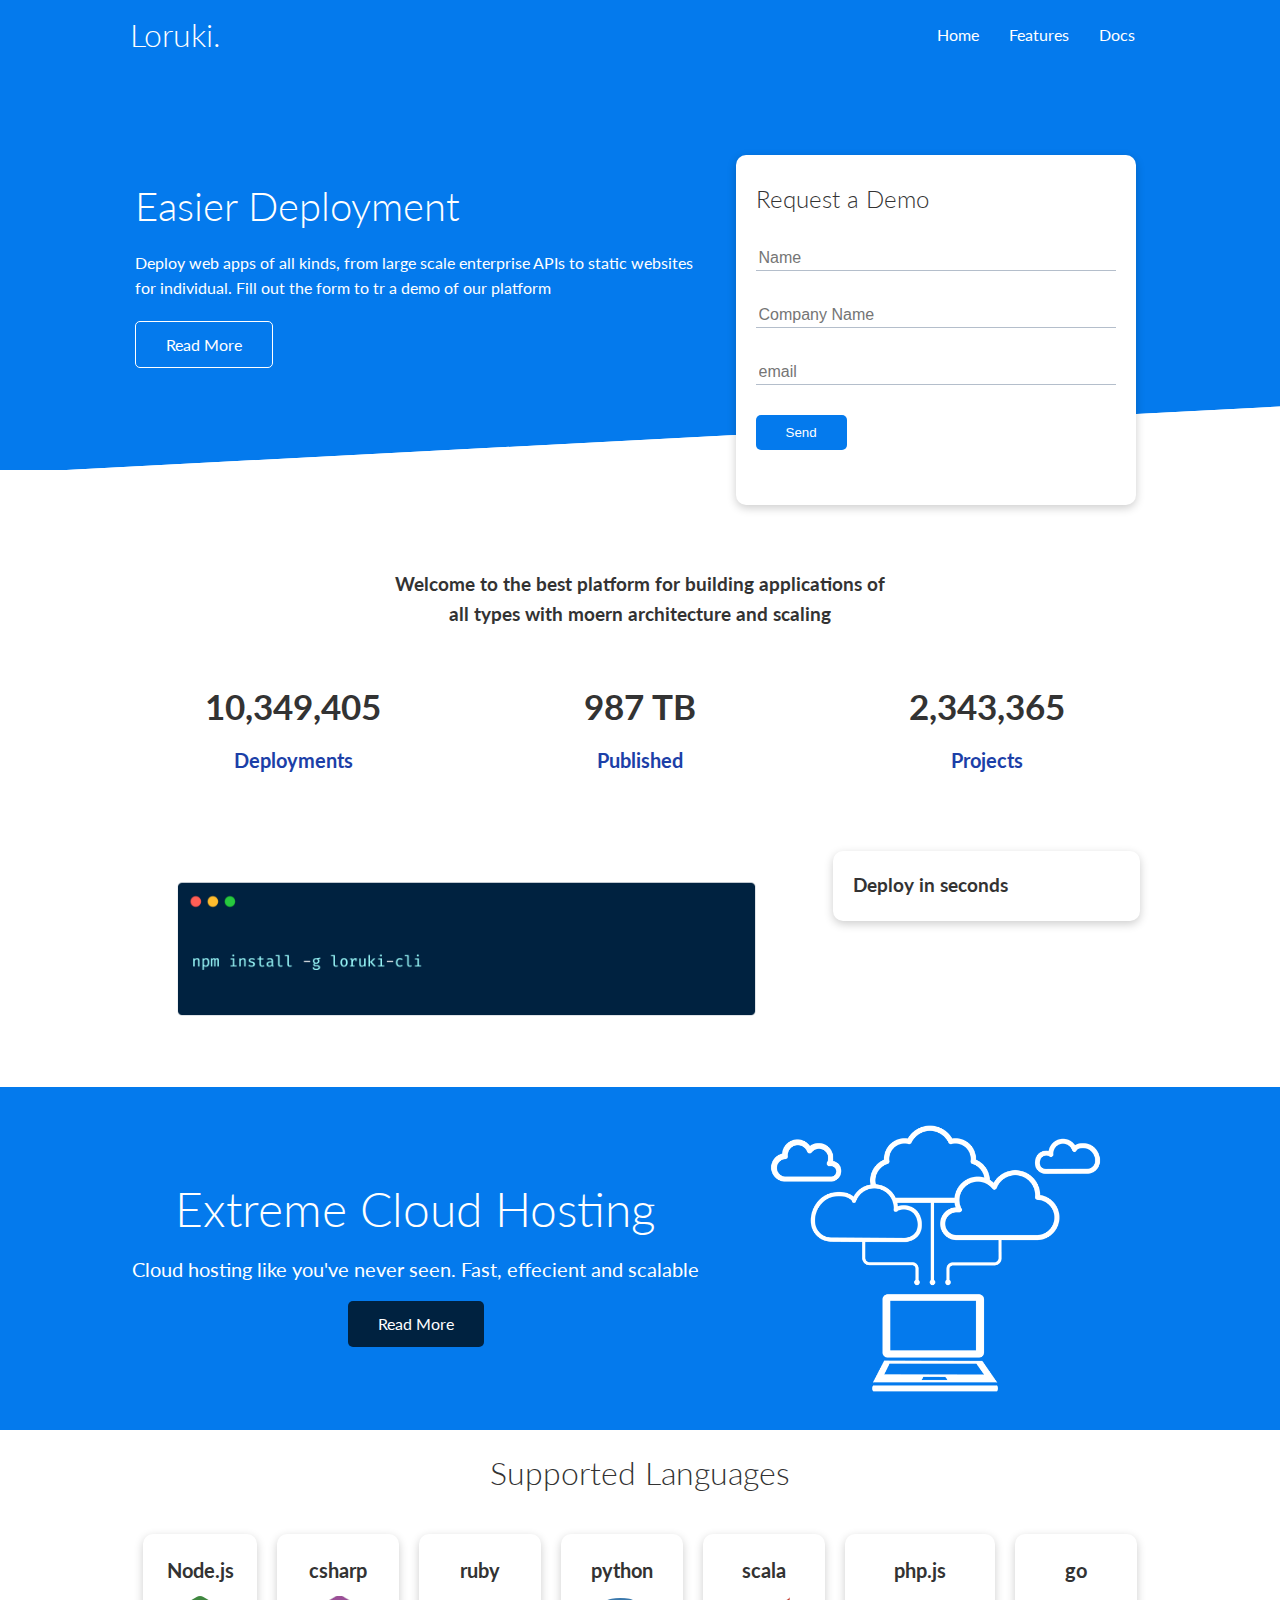
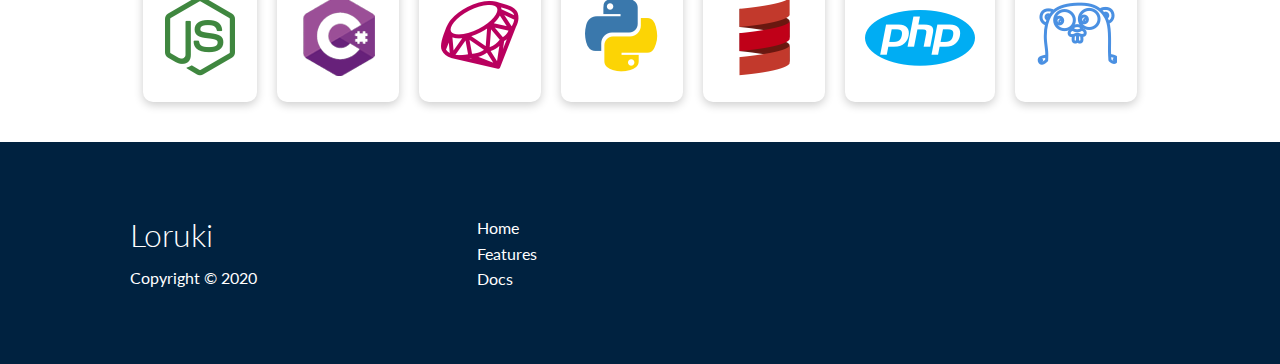
==== index.html @ 25fe397b "first commit" ====
<!DOCTYPE html>
<html lang="en">
<head>
    <meta charset="UTF-8">
    <meta http-equiv="X-UA-Compatible" content="IE=edge">
    <meta name="viewport" content="width=device-width, initial-scale=1.0">
    <link rel="stylesheet" href="css/style.css">
    <title>Loruki | Cloud Hosting For Everyone</title>
    <link rel="stylesheet" href="https://cdnjs.cloudflare.com/ajax/libs/font-awesome/6.2.1/css/all.min.css" integrity="sha512-MV7K8+y+gLIBoVD59lQIYicR65iaqukzvf/nwasF0nqhPay5w/9lJmVM2hMDcnK1OnMGCdVK+iQrJ7lzPJQd1w==" crossorigin="anonymous" referrerpolicy="no-referrer" />
    <link rel="stylesheet" href="css/utilities.css">
</head>
<body>
    <!-- Navbar -->
    <div class="navbar">
        <div class="container flex">
            <h1 class="logo">Loruki.</h1>
            <nav>
                <ul>
                    <li><a href="index.html">Home</a></li>
                    <li><a href="features.html">Features</a></li>
                    <li><a href="docs.html">Docs</a></li>
                </ul>
            </nav>
        </div>
    </div>

    <!-- Showcase-->
    <section class="showcase">
        <div class="container grid">
            <div class="showcase-text">
                <h1>Easier Deployment</h1>
                <p>Deploy web apps of all kinds, from large scale enterprise APIs to static websites for individual. Fill out the form to tr a demo of our platform</p>
                <a href="features.html" class="btn btn-outline">Read More</a>
            </div>
            <div class="showcase-form card">
                <h2>Request a Demo</h2>
                <form>
                    <div class="form-control">
                        <input type="text" name="name" placeholder="Name" required>
                    </div>
                    <div class="form-control">
                        <input type="text" name="company" placeholder="Company Name" required>
                    </div>
                    <div class="form-control">
                        <input type="email" name="email" placeholder="email" required>
                    </div>
                    <input type="submit" value="Send" class="btn btn-primary">
                </form>
            </div>
        </div>
    </section>
    

    <!-- Stats-->
    <section class="stats">
        <div class="container">
            <h3 class="stats-heading text-center">
                Welcome to the best platform for building applications of all types with moern architecture and scaling
            </h3>
            <div class="grid grid-3 text-center my-4">
                <div>
                    <i class="fas fa-sever fa-3x"></i>
                    <h3>10,349,405</h3>
                    <p class="text-secondary">Deployments</p>
                </div>
                <div>
                    <i class="fas fa-upload fa-3x"></i>
                    <h3>987 TB</h3>
                    <p class="text-secondary">Published</p>
                </div>
                <div>
                    <i class="fas fa-project-diagram fa-3x"></i>
                    <h3>2,343,365</h3>
                    <p class="text-secondary">Projects</p>
                </div>
            </div>
        </div>
    </section>

    <!-- CLi-->
    <section class="cli">
        <div class="container grid">
            <img src="images/cli.png" alt="">
            <div class="card">
                <h3>Deploy in seconds</h3>
            </div>
        </div>
    </section>

    <!-- Cloud-->
    <section class="cloud bg-primary my-2 py-2">
        <div class="container grid">
            <div class="text-center">
                <h2 class="lg">Extreme Cloud Hosting</h2>
                <p class="lead my-1">Cloud hosting like you've never seen.
                Fast, effecient and scalable
                </p>
                <a href="features.html" class="btn btn-dark">Read More</a>
            </div>
            <img src="images/cloud.png" alt="">
        </div>
    </section>

    <section class="languages">
        <h2 class="md text-center my-2">
            Supported Languages
        </h2>
        <div class="container flex">
            <div class="card">
                <h4>Node.js</h4>
                <img src="images/logos/node.png" alt="">
            </div>
            <div class="card">
                <h4>csharp</h4>
                <img src="images/logos/csharp.png" alt="">
            </div>
            <div class="card">
                <h4>ruby</h4>
                <img src="images/logos/ruby.png" alt="">
            </div>
            <div class="card">
                <h4>python</h4>
                <img src="images/logos/python.png" alt="">
            </div>
            <div class="card">
                <h4>scala</h4>
                <img src="images/logos/scala.png" alt="">
            </div>
            <div class="card">
                <h4>php.js</h4>
                <img src="images/logos/php.png" alt="">
            </div>
            <div class="card">
                <h4>go</h4>
                <img src="images/logos/go.png" alt="">
            </div>
        </div>
    </section>
    <!-- Footer -->
    <footer class="footer bg-dark py-5">
        <div class="container grid grid-3">
            <div>
                <h1>Loruki
                </h1>
                <p>Copyright &copy; 2020</p>
            </div>
            <nav>
                <ul>
                    <li><a href="index.html">Home</a></li>
                    <li><a href="features.html">Features</a></li>
                    <li><a href="docs.html">Docs</a></li>
                </ul>
            </nav>
            <div class="social">
                <a href="#"><i class="fab fa-github fa-2x"></i></a>
                <a href="#"><i class="fab fa-facebook fa-2x"></i></a>
                <a href="#"><i class="fab fa-instagram fa-2x"></i></a>
                <a href="#"><i class="fab fa-twitter fa-2x"></i></a>
            </div>
        </div>
    </footer>
</body>
</html>
---- css/style.css ----
@import url('https://fonts.googleapis.com/css2?family=Lato:wght@300&display=swap');

:root {
    --primary-color: #047aed;
    --secondary-color: #1c3fa8;
    --dark-color: #002240;
    --light-color: #f4f4f4;
    --success-color: #5cb85c;
    --error-color: #d9534f;
}

* {
    box-sizing: border-box;
    padding: 0;
    margin: 0;
}

body {
    font-family: 'Lato', sans-serif;
    color: #333;
    line-height: 1.6;
}

ul {
    list-style-type: none;
}

a {
    text-decoration: none;
    color: #333;
}

h1,
h2 {
    font-weight: 300;
    line-height: 1.2;
    margin: 10px 0;
}

p {
    margin: 10px 0;
}

img {
    width: 100%;
}

code,
pre {
    background: #333;
    color: #fff;
    padding: 10px;
}

.hidden {
    visibility: hidden;
    height: 0;
}

/* Navbar */
.navbar {
    background-color: var(--primary-color);
    color: #fff;
    height: 70px;
}

.navbar ul {
    display: flex;
}

.navbar a {
    color: #fff;
    padding: 10px;
    margin: 0 5px;
}

.navbar a:hover {
    border-bottom: 2px #fff solid;
}

.navbar .flex {
    justify-content: space-between;
}

/* Showcase */
.showcase {
    height: 400px;
    background-color: var(--primary-color);
    color: #fff;
    position: relative;
}

.showcase h1 {
    font-size: 40px;
}

.showcase p {
    margin: 20px 0;
}

.showcase .grid {
    overflow: visible;
    grid-template-columns: 55% auto;
    gap: 30px;
}

.showcase-text {
    animation: slideInFromLeft 1s ease-in;
}

.showcase-form {
    position: relative;
    top: 60px;
    height: 350px;
    width: 400px;
    padding: 40px;
    z-index: 100;
    justify-self: flex-end;
    animation: slideInFromRight 1s ease-in;
}

.showcase-form .form-control {
    margin: 30px 0;
}

.showcase-form input[type='text'],
.showcase-form input[type='email'] {
    border: 0;
    border-bottom: 1px solid #b4becb;
    width: 100%;
    padding: 3px;
    font-size: 16px;
}

.showcase-form input:focus {
    outline: none;
}

.showcase::before,
.showcase::after {
    content: '';
    position: absolute;
    height: 100px;
    bottom: -70px;
    right: 0;
    left: 0;
    background: #fff;
    transform: skewY(-3deg);
    -webkit-transform: skewY(-3deg);
    -moz-transform: skewY(-3deg);
    -ms-transform: skewY(-3deg);
}

/* Stats */
.stats {
    padding-top: 100px;
    animation: slideInFromBottom 1s ease-in;
}

.stats-heading {
    max-width: 500px;
    margin: auto;
}

.stats .grid h3 {
    font-size: 35px;
}

.stats .grid p {
    font-size: 20px;
    font-weight: bold;
}

/* Cli */
.cli .grid {
    grid-template-columns: repeat(3, 1fr);
    grid-template-rows: repeat(2, 1fr);
}

.cli .grid>*:first-child {
    grid-column: 1 / span 2;
    grid-row: 1 / span 2;
}

/* Cloud */
.cloud .grid {
    grid-template-columns: 4fr 3fr;
}

/* Languages */

.languages .flex {
    flex-wrap: wrap;
}

.languages .card {
    text-align: center;
    margin: 18px 10px 40px;
    transition: transform 0.2s ease-in;
}

.languages .card h4 {
    font-size: 20px;
    margin-bottom: 10px;
}

.languages .card:hover {
    transform: translateY(-15px);
}

/* Features */
.features-head img,
.docs-head img {
    width: 200px;
    justify-self: flex-end;
}

.features-sub-head img {
    width: 300px;
    justify-self: flex-end;
}

.features-main .card>i {
    margin-right: 20px;
}

.features-main .grid {
    padding: 30px;
}

.features-main .grid>*:first-child {
    grid-column: 1 / span 3;
}

.features-main .grid>*:nth-child(2) {
    grid-column: 1 / span 2;
}

/* Docs */
.docs-main h3 {
    margin: 20px 0;
}

.docs-main .grid {
    grid-template-columns: 1fr 2fr;
    align-items: flex-start;
}

.docs-main nav li {
    font-size: 17px;
    padding-bottom: 5px;
    margin-bottom: 5px;
    border-bottom: 1px #ccc solid;
}

.docs-main a:hover {
    font-weight: bold;
}

/* Footer */
.footer .social a {
    margin: 0 10px;
}

.fa-github:hover {
    color: #000000;
}

.fa-facebook:hover {
    color: #1773EA;
}

.fa-instagram:hover {
    color: #B32E87;
}

.fa-twitter:hover {
    color: #1C9CEA;
}

/* Animations */
@keyframes slideInFromLeft {
    0% {
        transform: translateX(-100%);
    }

    100% {
        transform: translateX(0);
    }
}

@keyframes slideInFromRight {
    0% {
        transform: translateX(100%);
    }

    100% {
        transform: translateX(0);
    }
}

@keyframes slideInFromTop {
    0% {
        transform: translateY(-100%);
    }

    100% {
        transform: translateX(0);
    }
}

@keyframes slideInFromBottom {
    0% {
        transform: translateY(100%);
    }

    100% {
        transform: translateX(0);
    }
}

/* Tablets and under */
@media (max-width: 768px) {

    .grid,
    .showcase .grid,
    .stats .grid,
    .cli .grid,
    .cloud .grid,
    .features-main .grid,
    .docs-main .grid {
        grid-template-columns: 1fr;
        grid-template-rows: 1fr;
    }

    .showcase {
        height: auto;
    }

    .showcase-text {
        text-align: center;
        margin-top: 40px;
        animation: slideInFromTop 1s ease-in;
    }

    .showcase-form {
        justify-self: center;
        margin: auto;
        animation: slideInFromBottom 1s ease-in;
    }

    .cli .grid>*:first-child {
        grid-column: 1;
        grid-row: 1;
    }

    .features-head,
    .features-sub-head,
    .docs-head {
        text-align: center;
    }

    .features-head img,
    .features-sub-head img,
    .docs-head img {
        justify-self: center;
    }

    .features-main .grid>*:first-child,
    .features-main .grid>*:nth-child(2) {
        grid-column: 1;
    }
}

/* Mobile */
@media (max-width: 500px) {
    .navbar {
        height: 110px;
    }

    .navbar .flex {
        flex-direction: column;
    }

    .navbar ul {
        padding: 10px;
        background-color: rgba(0, 0, 0, 0.1);
    }

    .showcase-form {
        width: 300px;
    }
}
---- css/utilities.css ----
.container {
    max-width: 1100px;
    margin: 0 auto;
    overflow: auto;
    padding: 0 40px;
}

.card {
    background-color: #fff;
    color: #333;
    border-radius: 10px;
    box-shadow: 0 3px 10px rgba(0, 0, 0, 0.2);
    padding: 20px;
    margin: 10px;
}

.btn {
    display: inline-block;
    padding: 10px 30px;
    cursor: pointer;
    background: var(--primary-color);
    color: #fff;
    border: none;
    border-radius: 5px;
}

.btn-outline {
    background-color: transparent;
    border: 1px #fff solid;
}

.btn:hover {
    transform: scale(0.98);
}

/* Backgrounds & colored buttons */
.bg-primary,
.btn-primary {
    background-color: var(--primary-color);
    color: #fff;
}

.bg-secondary,
.btn-secondary {
    background-color: var(--secondary-color);
    color: #fff;
}

.bg-dark,
.btn-dark {
    background-color: var(--dark-color);
    color: #fff;
}

.bg-light,
.btn-light {
    background-color: var(--light-color);
    color: #333;
}

.bg-primary a,
.btn-primary a,
.bg-secondary a,
.btn-secondary a,
.bg-dark a,
.btn-dark a {
    color: #fff;
}

/* Text colors */
.text-primary {
    color: var(--primary-color);
}

.text-secondary {
    color: var(--secondary-color);
}

.text-dark {
    color: var(--dark-color);
}

.text-light {
    color: var(--light-color);
}

/* Text sizes */
.lead {
    font-size: 20px;
}

.sm {
    font-size: 1rem;
}

.md {
    font-size: 2rem;
}

.lg {
    font-size: 3rem;
}

.xl {
    font-size: 4rem;
}

.text-center {
    text-align: center;
}

/* Alert */
.alert {
    background-color: var(--light-color);
    padding: 10px 20px;
    font-weight: bold;
    margin: 15px 0;
}

.alert i {
    margin-right: 10px;
}

.alert-success {
    background-color: var(--success-color);
    color: #fff;
}

.alert-error {
    background-color: var(--error-color);
    color: #fff;
}

.flex {
    display: flex;
    justify-content: center;
    align-items: center;
    height: 100%;
}

.grid {
    display: grid;
    grid-template-columns: repeat(2, 1fr);
    gap: 20px;
    justify-content: center;
    align-items: center;
    height: 100%;
}

.grid-3 {
    grid-template-columns: repeat(3, 1fr);
}

/* Margin */
.my-1 {
    margin: 1rem 0;
}

.my-2 {
    margin: 1.5rem 0;
}

.my-3 {
    margin: 2rem 0;
}

.my-4 {
    margin: 3rem 0;
}

.my-5 {
    margin: 4rem 0;
}

.m-1 {
    margin: 1rem;
}

.m-2 {
    margin: 1.5rem;
}

.m-3 {
    margin: 2rem;
}

.m-4 {
    margin: 3rem;
}

.m-5 {
    margin: 4rem;
}

/* Padding */
.py-1 {
    padding: 1rem 0;
}

.py-2 {
    padding: 1.5rem 0;
}

.py-3 {
    padding: 2rem 0;
}

.py-4 {
    padding: 3rem 0;
}

.py-5 {
    padding: 4rem 0;
}

.p-1 {
    padding: 1rem;
}

.p-2 {
    padding: 1.5rem;
}

.p-3 {
    padding: 2rem;
}

.p-4 {
    padding: 3rem;
}

.p-5 {
    padding: 4rem;
}
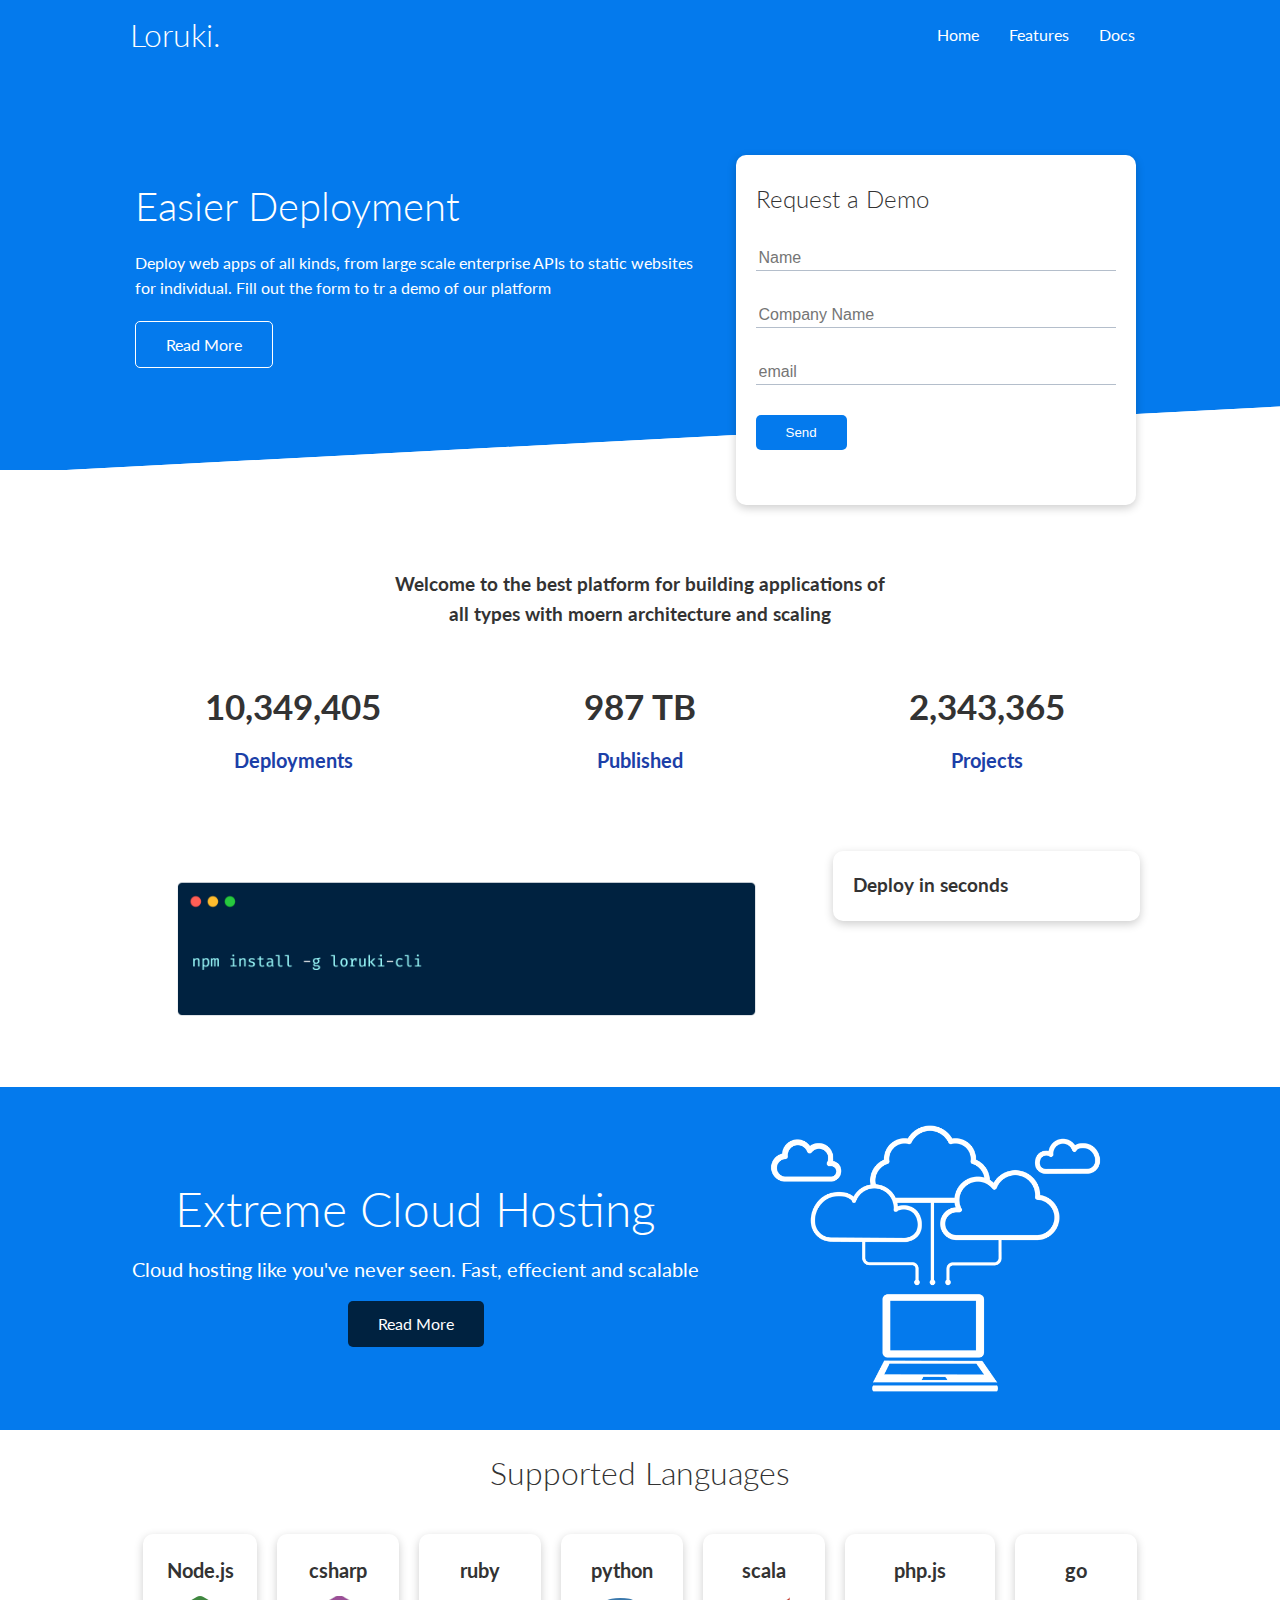
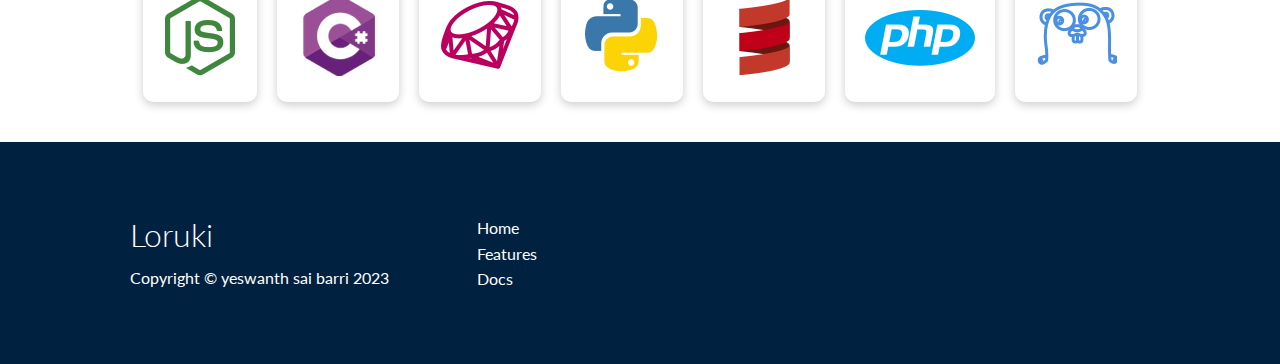
==== commit dd0bdbb0: "Update index.html" ====
--- a/index.html
+++ b/index.html
@@ -142,7 +142,7 @@
             <div>
                 <h1>Loruki
                 </h1>
-                <p>Copyright &copy; 2020</p>
+                <p>Copyright &copy; yeswanth sai barri 2023</p>
             </div>
             <nav>
                 <ul>
@@ -160,4 +160,4 @@
         </div>
     </footer>
 </body>
-</html>+</html>
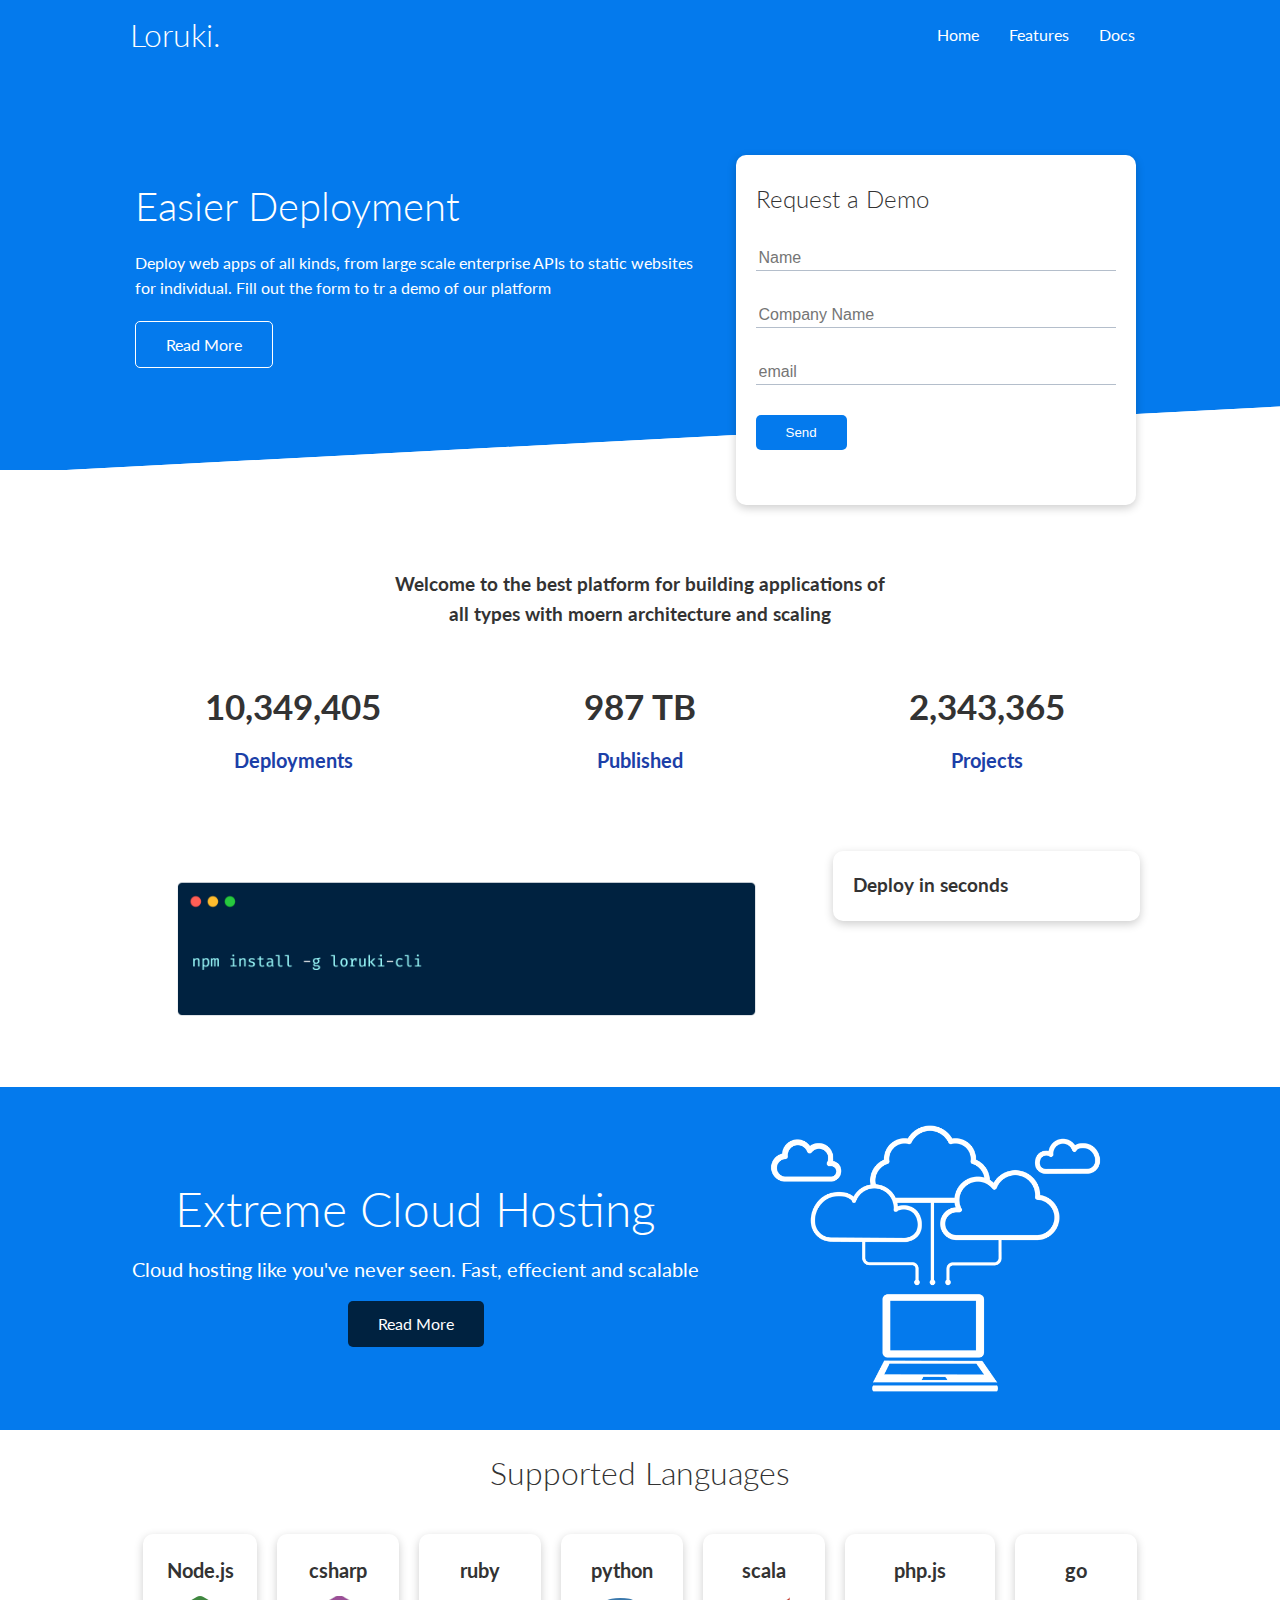
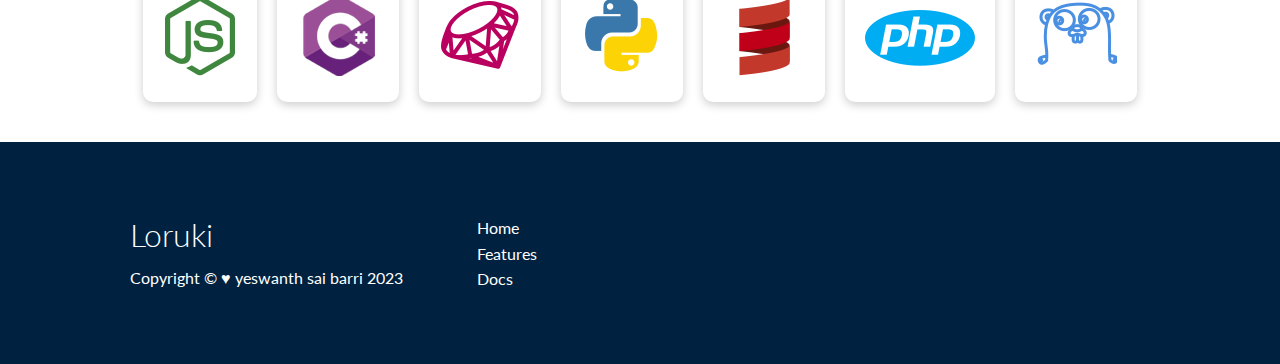
==== commit a7819312: "Update index.html" ====
--- a/index.html
+++ b/index.html
@@ -142,7 +142,7 @@
             <div>
                 <h1>Loruki
                 </h1>
-                <p>Copyright &copy; yeswanth sai barri 2023</p>
+                <p>Copyright &copy; ♥ yeswanth sai barri 2023</p>
             </div>
             <nav>
                 <ul>
